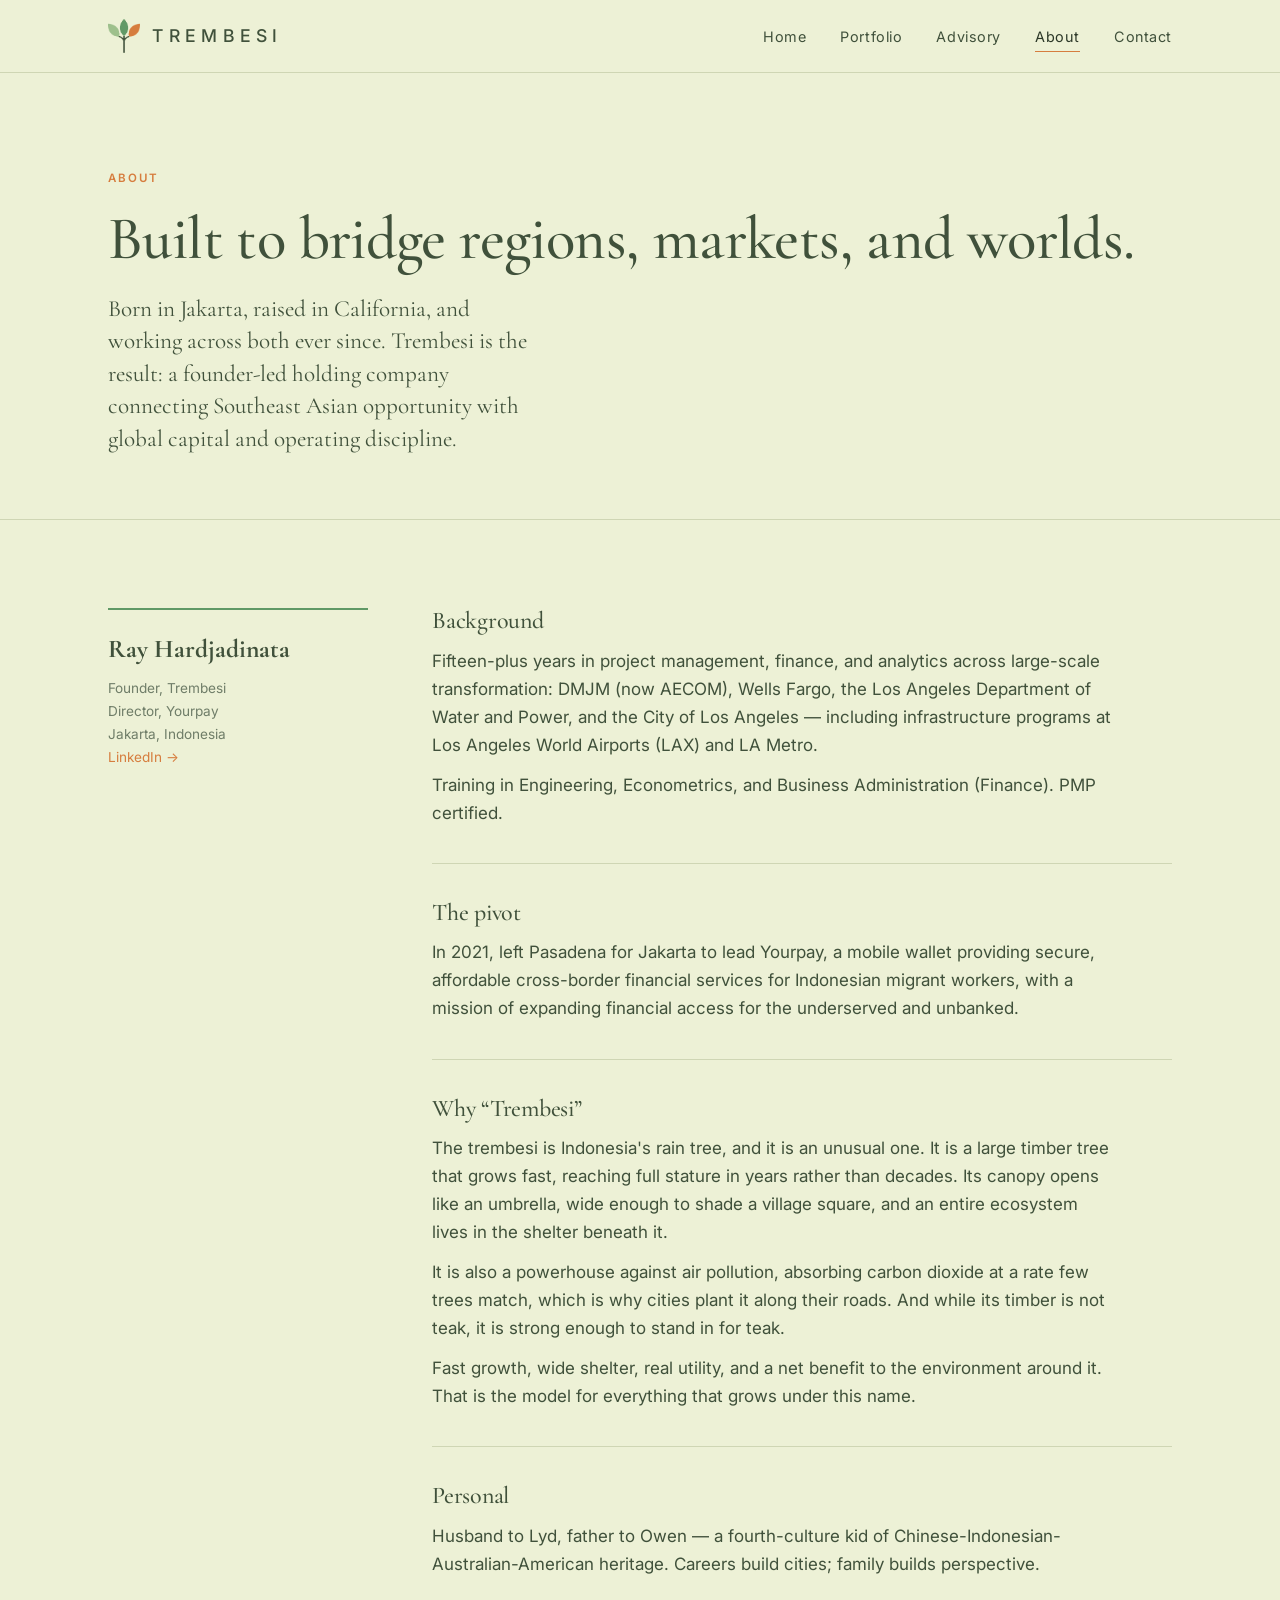
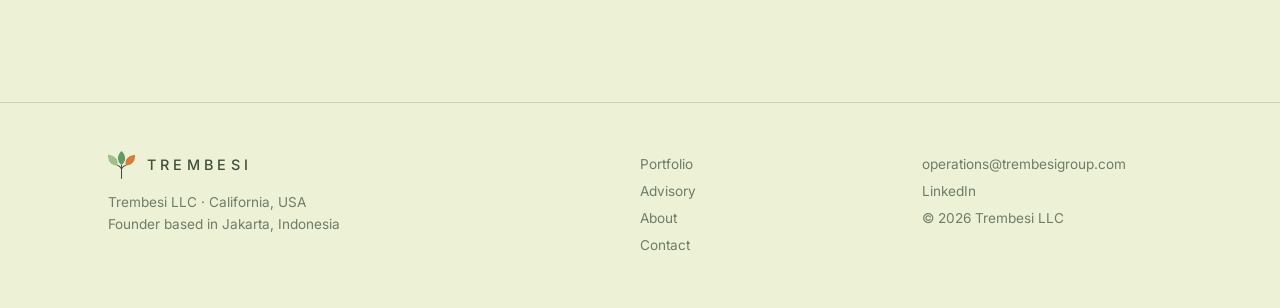
==== about.html @ 89c6efbf "Initial site: Home, Portfolio, Advisory, About, Contact Co-Authored-By: Claude Opus 5.5 <noreply@ant" ====
<!DOCTYPE html>
<html lang="en">
<head>
<meta charset="utf-8">
<meta name="viewport" content="width=device-width, initial-scale=1">
<title>About — Trembesi</title>
<meta name="description" content="Ray Hardjadinata, founder of Trembesi and director of Yourpay.">
<link rel="preconnect" href="https://fonts.googleapis.com">
<link href="https://fonts.googleapis.com/css2?family=Cormorant+Garamond:wght@400;500;600&family=Inter:wght@400;500;600&display=swap" rel="stylesheet">
<link rel="icon" type="image/png" href="img/favicon.png">
<link rel="stylesheet" href="css/site.css">
</head>
<body>

<header class="nav">
  <div class="wrap">
    <a class="brand" href="index.html"><img src="img/mark.png" alt="">Trembesi</a>
    <button class="nav-toggle" aria-label="Menu" onclick="document.getElementById('menu').classList.toggle('open')">Menu</button>
    <ul id="menu">
      <li><a href="index.html">Home</a></li>
      <li><a href="portfolio.html">Portfolio</a></li>
      <li><a href="advisory.html">Advisory</a></li>
      <li><a href="about.html" aria-current="page">About</a></li>
      <li><a href="contact.html">Contact</a></li>
    </ul>
  </div>
</header>

<section class="page-hero">
  <div class="wrap">
    <span class="eyebrow">About</span>
    <h1>Built to bridge regions, markets, and worlds.</h1>
    <p class="lede">Born in Jakarta, raised in California, and working across both ever since. Trembesi is the result: a founder-led holding company connecting Southeast Asian opportunity with global capital and operating discipline.</p>
  </div>
</section>

<section class="section">
  <div class="wrap">
    <div class="about">
      <div>
        <div class="about-name">
          <strong>Ray Hardjadinata</strong>
          <span>Founder, Trembesi</span>
          <span>Director, Yourpay</span>
          <span>Jakarta, Indonesia</span>
          <span><a href="#" rel="noopener" style="color:var(--accent)">LinkedIn →</a></span>
        </div>
      </div>

      <div class="blocks">
        <div class="block">
          <h3>Background</h3>
          <p>Fifteen-plus years in project management, finance, and analytics across large-scale transformation: DMJM (now AECOM), Wells Fargo, the Los Angeles Department of Water and Power, and the City of Los Angeles — including infrastructure programs at Los Angeles World Airports (LAX) and LA Metro.</p>
          <p>Training in Engineering, Econometrics, and Business Administration (Finance). PMP certified.</p>
        </div>
        <div class="block">
          <h3>The pivot</h3>
          <p>In 2021, left Pasadena for Jakarta to lead Yourpay, a mobile wallet providing secure, affordable cross-border financial services for Indonesian migrant workers, with a mission of expanding financial access for the underserved and unbanked.</p>
        </div>
        <div class="block">
          <h3>Why “Trembesi”</h3>
          <p>The trembesi is Indonesia's rain tree, and it is an unusual one. It is a large timber tree that grows fast, reaching full stature in years rather than decades. Its canopy opens like an umbrella, wide enough to shade a village square, and an entire ecosystem lives in the shelter beneath it.</p>
          <p>It is also a powerhouse against air pollution, absorbing carbon dioxide at a rate few trees match, which is why cities plant it along their roads. And while its timber is not teak, it is strong enough to stand in for teak.</p>
          <p>Fast growth, wide shelter, real utility, and a net benefit to the environment around it. That is the model for everything that grows under this name.</p>
        </div>
        <div class="block">
          <h3>Personal</h3>
          <p>Husband to Lyd, father to Owen — a fourth-culture kid of Chinese-Indonesian-Australian-American heritage. Careers build cities; family builds perspective.</p>
        </div>
      </div>
    </div>
  </div>
</section>

<footer>
  <div class="wrap">
    <div>
      <a class="brand" href="index.html"><img src="img/mark.png" alt="">Trembesi</a>
      <p style="margin-top:12px;max-width:40ch">Trembesi LLC · California, USA<br>Founder based in Jakarta, Indonesia</p>
    </div>
    <ul>
      <li><a href="portfolio.html">Portfolio</a></li>
      <li><a href="advisory.html">Advisory</a></li>
      <li><a href="about.html">About</a></li>
      <li><a href="contact.html">Contact</a></li>
    </ul>
    <ul>
      <li><a href="mailto:operations@trembesigroup.com">operations@trembesigroup.com</a></li>
      <li><a href="#" rel="noopener">LinkedIn</a></li>
      <li>© 2026 Trembesi LLC</li>
    </ul>
  </div>
</footer>

</body>
</html>
---- css/site.css ----
:root{
  --paper:#edf1d6;      /* logo background */
  --paper-2:#e3e8c8;
  --ink:#2c3828;
  --ink-2:#40513b;      /* logo dark green */
  --ink-3:#6f7d68;
  --line:#cfd6b4;
  --green:#40513b;      /* headings / primary */
  --green-2:#609966;    /* logo mid green */
  --green-3:#9dc08b;    /* logo light green */
  --accent:#d67d3e;     /* logo orange */
  --max:1120px;
  --serif:"Cormorant Garamond","Iowan Old Style","Palatino Linotype",Georgia,serif;
  --sans:"Inter",-apple-system,"Segoe UI",Helvetica,Arial,sans-serif;
}
*{box-sizing:border-box;margin:0;padding:0}
html{scroll-behavior:smooth}
body{font-family:var(--sans);font-size:17px;line-height:1.65;color:var(--ink);background:var(--paper);-webkit-font-smoothing:antialiased}
a{color:inherit;text-decoration:none}
img{max-width:100%;display:block}
h1,h2,h3,.serif{font-family:var(--serif);font-weight:500;letter-spacing:-.01em;line-height:1.1}
h1{font-size:clamp(2.6rem,6vw,4.6rem)}
h2{font-size:clamp(1.9rem,3.4vw,2.8rem)}
h3{font-size:1.5rem}
p{max-width:62ch}
.wrap{max-width:var(--max);margin:0 auto;padding:0 28px}
.eyebrow{font-family:var(--sans);font-size:.72rem;letter-spacing:.18em;text-transform:uppercase;color:var(--accent);font-weight:600;margin-bottom:18px;display:block}
.muted{color:var(--ink-2)}
.small{font-size:.9rem;color:var(--ink-3)}
.rule{border:0;border-top:1px solid var(--line);margin:0}

/* nav */
.nav{position:sticky;top:0;z-index:20;background:rgba(237,241,214,.92);backdrop-filter:blur(8px);border-bottom:1px solid var(--line)}
.nav .wrap{display:flex;align-items:center;justify-content:space-between;height:72px}
.brand{display:flex;align-items:center;gap:12px;font-family:var(--sans);font-weight:500;font-size:1.1rem;letter-spacing:.3em;text-transform:uppercase;color:var(--green)}
.brand img{height:34px;width:auto}
.brand span{color:var(--ink-3);letter-spacing:.2em;font-size:.8rem}
.nav ul{display:flex;gap:34px;list-style:none}
.nav li a{font-size:.9rem;letter-spacing:.04em;color:var(--ink-2);padding:6px 0;border-bottom:1px solid transparent;transition:.2s}
.nav li a:hover,.nav li a[aria-current]{color:var(--ink);border-color:var(--accent)}
.nav-toggle{display:none;background:none;border:1px solid var(--line);padding:8px 12px;font:inherit;font-size:.8rem;letter-spacing:.1em;text-transform:uppercase;cursor:pointer}
@media(max-width:760px){
  .nav ul{display:none;position:absolute;left:0;right:0;top:72px;background:var(--paper);flex-direction:column;gap:0;border-bottom:1px solid var(--line)}
  .nav ul.open{display:flex}
  .nav li a{display:block;padding:16px 28px;border-bottom:1px solid var(--line)}
  .nav-toggle{display:block}
}

/* hero */
.hero{padding:96px 0 88px;border-bottom:1px solid var(--line)}
.hero .wrap{display:grid;grid-template-columns:1fr 300px;gap:48px;align-items:center}
.hero .logo{width:260px;justify-self:end}
@media(max-width:860px){.hero .wrap{grid-template-columns:1fr}.hero .logo{width:180px;justify-self:start;order:-1}}
.hero h1{max-width:16ch;color:var(--green)}
.hero .lede{font-family:var(--serif);font-size:clamp(1.3rem,2.2vw,1.7rem);line-height:1.4;max-width:34ch;margin-top:28px;color:var(--ink-2)}
.page-hero{padding:96px 0 64px;border-bottom:1px solid var(--line)}
.page-hero h1{color:var(--green);font-size:clamp(2.4rem,5vw,3.8rem)}
.page-hero .lede{font-family:var(--serif);font-size:1.45rem;line-height:1.4;max-width:40ch;margin-top:20px;color:var(--ink-2)}

/* sections */
.section{padding:88px 0}
.section + .section{border-top:1px solid var(--line)}
.section-head{display:grid;grid-template-columns:1fr 2fr;gap:48px;align-items:start}
.section-head p{font-size:1.1rem;color:var(--ink-2)}
@media(max-width:760px){.section-head{grid-template-columns:1fr;gap:20px}}
.intro{font-family:var(--serif);font-size:clamp(1.25rem,2vw,1.55rem);line-height:1.45;max-width:46ch;color:var(--ink)}

/* cards */
.cards{display:grid;grid-template-columns:repeat(3,1fr);gap:1px;background:var(--line);border:1px solid var(--line);margin-top:56px}
.card{background:var(--paper);padding:40px 32px;display:flex;flex-direction:column;min-height:260px;transition:background .2s}
.card:hover{background:var(--paper-2)}
.card h3{margin-bottom:12px;color:var(--green)}
.card p{color:var(--ink-2);font-size:.98rem;flex:1}
.card .go{margin-top:28px;font-size:.8rem;letter-spacing:.12em;text-transform:uppercase;color:var(--accent);font-weight:600}
@media(max-width:860px){.cards{grid-template-columns:1fr}}

/* founder strip */
.strip{background:var(--green);color:var(--paper)}
.strip .mark{height:72px;width:auto;opacity:.95}
.strip .wrap{padding:40px 28px;display:flex;gap:32px;align-items:center;justify-content:space-between;flex-wrap:wrap}
.strip p{font-family:var(--serif);font-size:1.2rem;max-width:60ch;color:#e6ecd3}
.strip a{font-size:.78rem;letter-spacing:.14em;text-transform:uppercase;color:var(--green-3);white-space:nowrap}

/* portfolio */
.entry{display:grid;grid-template-columns:220px 1fr;gap:40px;padding:44px 0;border-top:1px solid var(--line)}
.entry:last-child{border-bottom:1px solid var(--line)}
.entry .meta{font-size:.82rem;letter-spacing:.06em;color:var(--ink-3);line-height:1.9}
.entry .meta strong{display:block;color:var(--ink);font-size:.85rem;letter-spacing:.12em;text-transform:uppercase;margin-bottom:6px}
.entry h3{color:var(--green);margin-bottom:10px;font-size:1.75rem}
.entry p{color:var(--ink-2)}
.entry .link{display:inline-block;margin-top:18px;font-size:.8rem;letter-spacing:.12em;text-transform:uppercase;color:var(--accent);font-weight:600}
.entry.soft h3{color:var(--ink-2)}
@media(max-width:760px){.entry{grid-template-columns:1fr;gap:14px}}

/* two col */
.cols{display:grid;grid-template-columns:1fr 1fr;gap:1px;background:var(--line);border:1px solid var(--line);margin-top:48px}
.col{background:var(--paper);padding:40px 36px}
.col h3{color:var(--green);margin-bottom:20px;font-size:1.4rem}
.col ul{list-style:none}
.col li{padding:12px 0;border-top:1px solid var(--line);color:var(--ink-2)}
.col li:first-child{border-top:0}
@media(max-width:760px){.cols{grid-template-columns:1fr}}

/* steps */
.steps{display:grid;grid-template-columns:repeat(3,1fr);gap:40px;margin-top:48px}
.step .n{font-family:var(--serif);font-size:2.4rem;color:var(--accent);line-height:1;margin-bottom:14px}
.step h3{font-size:1.25rem;margin-bottom:8px;color:var(--green)}
.step p{color:var(--ink-2);font-size:.98rem}
@media(max-width:760px){.steps{grid-template-columns:1fr}}

/* about */
.about{display:grid;grid-template-columns:260px 1fr;gap:64px;align-items:start}
.portrait{aspect-ratio:4/5;background:var(--paper-2);border:1px solid var(--line);display:flex;align-items:center;justify-content:center;color:var(--ink-3);font-size:.78rem;letter-spacing:.12em;text-transform:uppercase;text-align:center;padding:20px;position:sticky;top:100px}
.portrait img{width:100%;height:100%;object-fit:cover}
.about-name{position:sticky;top:100px;padding-top:6px;border-top:2px solid var(--green-2)}
.about-name strong{display:block;font-family:var(--serif);font-size:1.6rem;color:var(--green);margin:12px 0 6px}
.about-name span{display:block;font-size:.85rem;color:var(--ink-3);line-height:1.7}
.blocks .block{padding:36px 0;border-top:1px solid var(--line)}
.blocks .block:first-child{border-top:0;padding-top:0}
.blocks h3{color:var(--green);margin-bottom:12px}
.blocks p{color:var(--ink-2)}
.blocks p + p{margin-top:12px}
@media(max-width:860px){.about{grid-template-columns:1fr;gap:36px}.about-name{position:static}}

/* contact */
.contact{display:grid;grid-template-columns:1.4fr 1fr;gap:72px}
form label{display:block;font-size:.75rem;letter-spacing:.14em;text-transform:uppercase;color:var(--ink-3);margin:22px 0 8px}
form input,form select,form textarea{width:100%;font:inherit;font-size:1rem;padding:12px 14px;border:1px solid var(--line);background:#fff;color:var(--ink);border-radius:0}
form input:focus,form select:focus,form textarea:focus{outline:none;border-color:var(--green-2)}
form textarea{min-height:160px;resize:vertical}
.btn{display:inline-block;margin-top:28px;background:var(--green);color:var(--paper);padding:14px 28px;font-size:.8rem;letter-spacing:.14em;text-transform:uppercase;font-weight:600;border:0;cursor:pointer;transition:.2s}
.btn:hover{background:var(--green-2)}
.btn.orange{background:var(--accent)}
.btn.orange:hover{background:#c06f33}
.btn.ghost{background:transparent;color:var(--green);border:1px solid var(--green)}
.btn.ghost:hover{background:var(--green);color:var(--paper)}
.side h3{color:var(--green);margin-bottom:16px;font-size:1.3rem}
.side p{color:var(--ink-2);font-size:.98rem}
.side .block{padding-bottom:28px;margin-bottom:28px;border-bottom:1px solid var(--line)}
@media(max-width:860px){.contact{grid-template-columns:1fr;gap:40px}}

/* cta band */
.cta{padding:72px 0;border-top:1px solid var(--line);background:var(--paper-2)}
.cta .wrap{display:flex;justify-content:space-between;align-items:center;gap:32px;flex-wrap:wrap}
.cta p{font-family:var(--serif);font-size:1.5rem;color:var(--green)}

/* footer */
footer{border-top:1px solid var(--line);padding:48px 0;font-size:.85rem;color:var(--ink-3)}
footer .wrap{display:grid;grid-template-columns:2fr 1fr 1fr;gap:32px}
footer .brand img{height:28px}
footer .brand{font-size:.9rem}
footer ul{list-style:none;line-height:2}
footer a:hover{color:var(--ink)}
@media(max-width:760px){footer .wrap{grid-template-columns:1fr}}
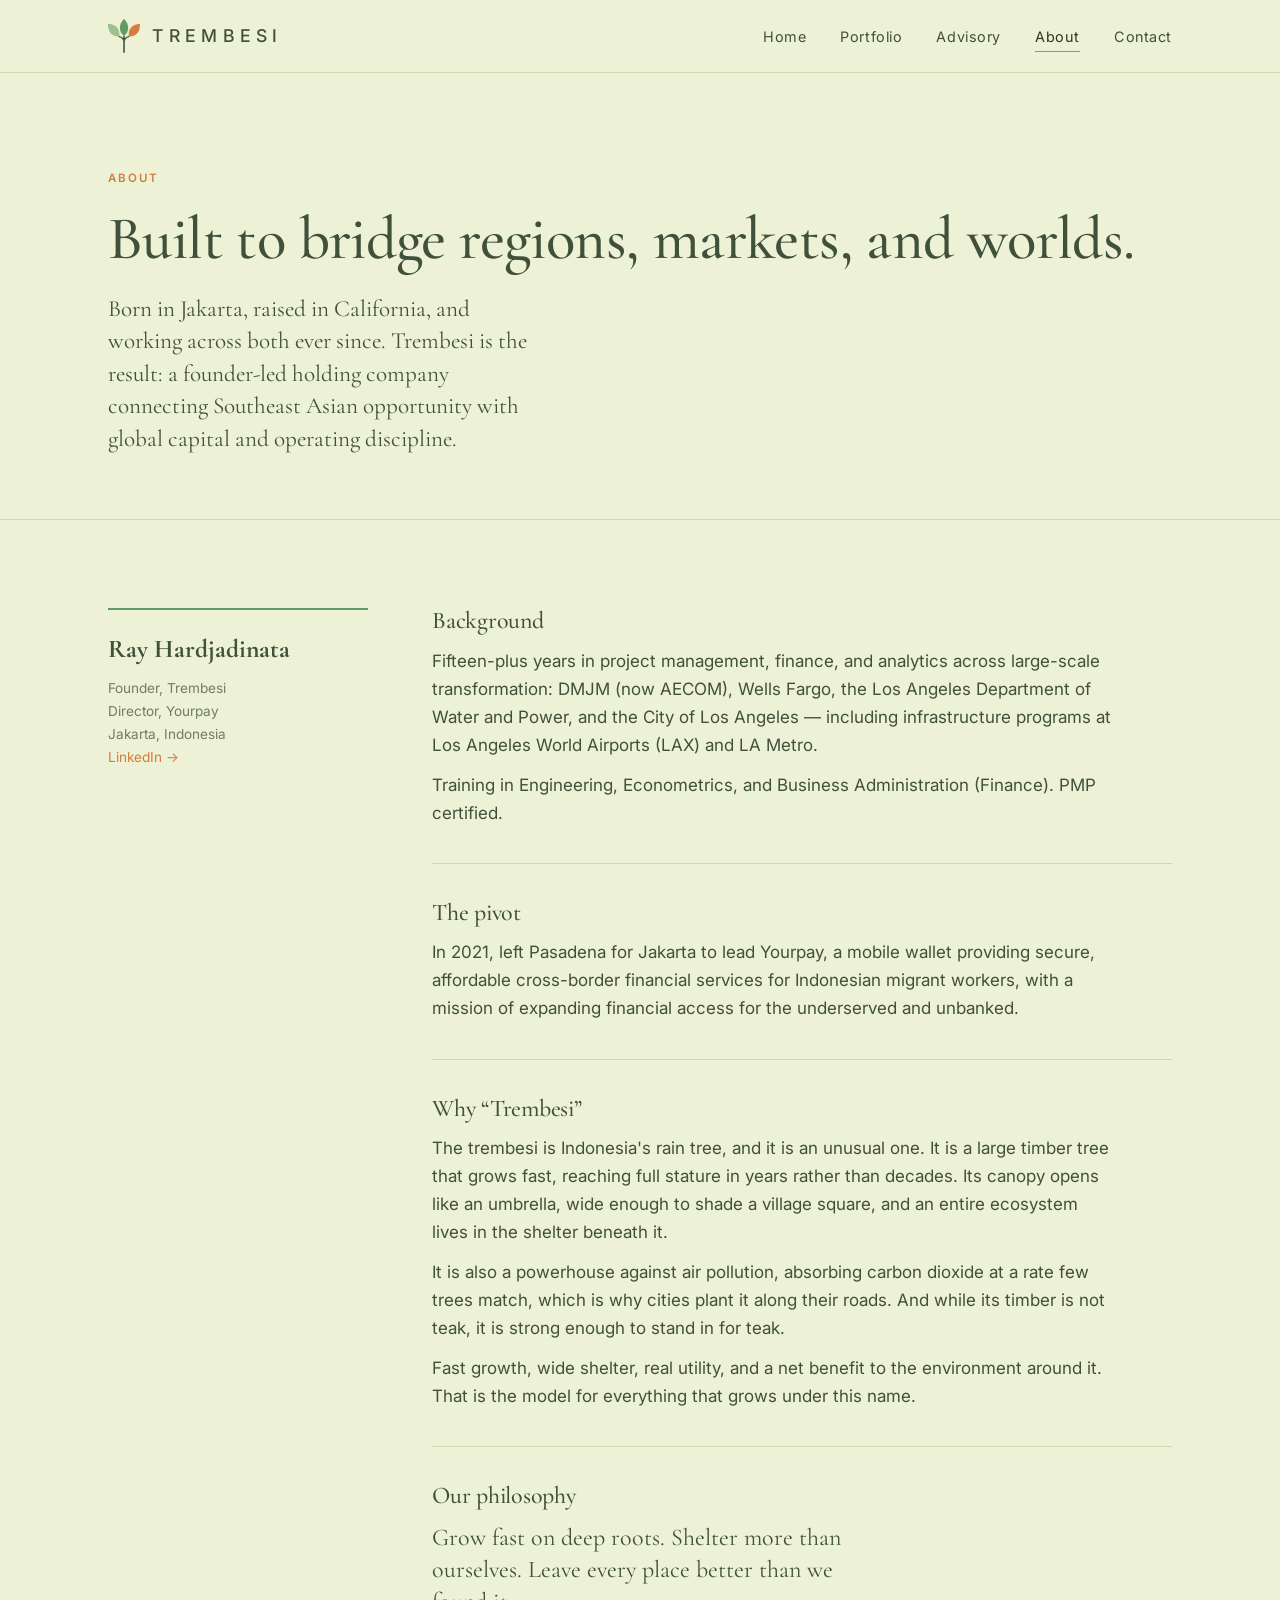
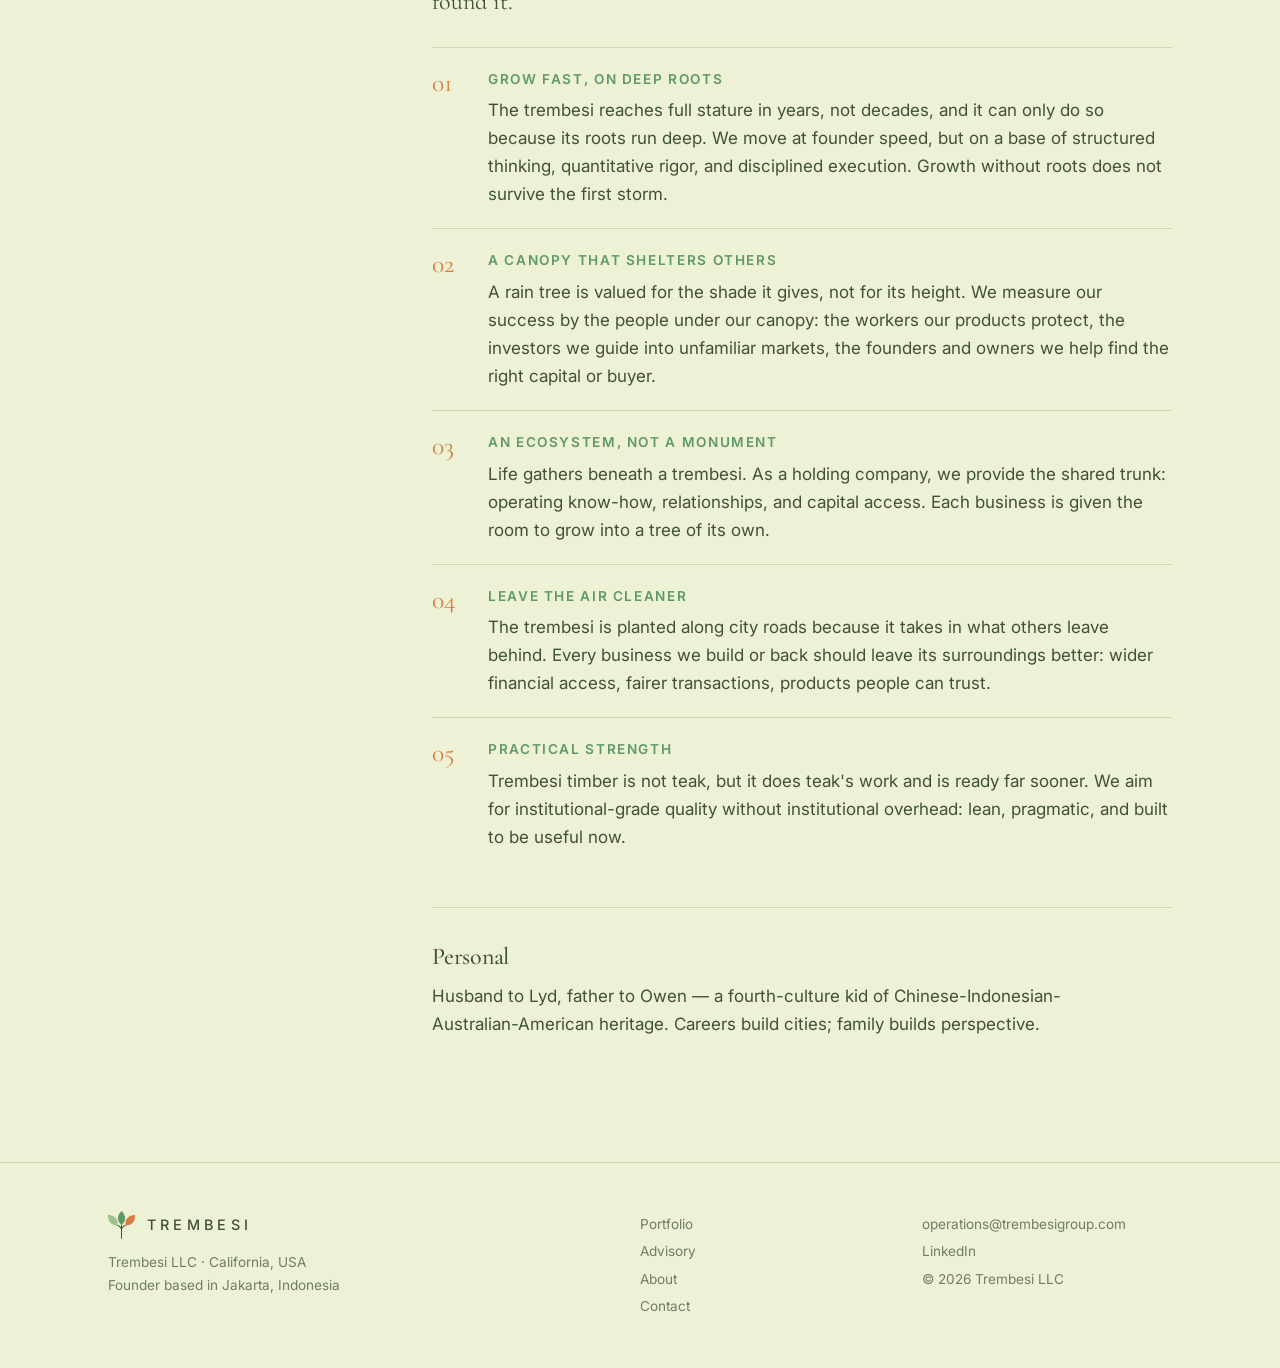
==== commit f7eb635d: "About: add firm philosophy derived from the trembesi tree Co-Authored-By: Claude Opus 5.5 <noreply@a" ====
--- a/about.html
+++ b/about.html
@@ -64,6 +64,32 @@
           <p>Fast growth, wide shelter, real utility, and a net benefit to the environment around it. That is the model for everything that grows under this name.</p>
         </div>
         <div class="block">
+          <h3>Our philosophy</h3>
+          <p class="creed">Grow fast on deep roots. Shelter more than ourselves. Leave every place better than we found it.</p>
+          <ol class="principles">
+            <li>
+              <h4>Grow fast, on deep roots</h4>
+              <p>The trembesi reaches full stature in years, not decades, and it can only do so because its roots run deep. We move at founder speed, but on a base of structured thinking, quantitative rigor, and disciplined execution. Growth without roots does not survive the first storm.</p>
+            </li>
+            <li>
+              <h4>A canopy that shelters others</h4>
+              <p>A rain tree is valued for the shade it gives, not for its height. We measure our success by the people under our canopy: the workers our products protect, the investors we guide into unfamiliar markets, the founders and owners we help find the right capital or buyer.</p>
+            </li>
+            <li>
+              <h4>An ecosystem, not a monument</h4>
+              <p>Life gathers beneath a trembesi. As a holding company, we provide the shared trunk: operating know-how, relationships, and capital access. Each business is given the room to grow into a tree of its own.</p>
+            </li>
+            <li>
+              <h4>Leave the air cleaner</h4>
+              <p>The trembesi is planted along city roads because it takes in what others leave behind. Every business we build or back should leave its surroundings better: wider financial access, fairer transactions, products people can trust.</p>
+            </li>
+            <li>
+              <h4>Practical strength</h4>
+              <p>Trembesi timber is not teak, but it does teak's work and is ready far sooner. We aim for institutional-grade quality without institutional overhead: lean, pragmatic, and built to be useful now.</p>
+            </li>
+          </ol>
+        </div>
+        <div class="block">
           <h3>Personal</h3>
           <p>Husband to Lyd, father to Owen — a fourth-culture kid of Chinese-Indonesian-Australian-American heritage. Careers build cities; family builds perspective.</p>
         </div>
--- a/css/site.css
+++ b/css/site.css
@@ -120,6 +120,12 @@
 .blocks h3{color:var(--green);margin-bottom:12px}
 .blocks p{color:var(--ink-2)}
 .blocks p + p{margin-top:12px}
+.creed{font-family:var(--serif);font-size:1.5rem;line-height:1.35;color:var(--green);margin:4px 0 28px;max-width:40ch}
+.principles{list-style:none;counter-reset:p;margin:0}
+.principles li{counter-increment:p;display:grid;grid-template-columns:48px 1fr;column-gap:8px;padding:20px 0;border-top:1px solid var(--line)}
+.principles li::before{content:counter(p,decimal-leading-zero);grid-row:span 2;font-family:var(--serif);font-size:1.6rem;line-height:1.2;color:var(--accent)}
+.principles h4{font-family:var(--sans);font-size:.85rem;letter-spacing:.12em;text-transform:uppercase;color:var(--green-2);font-weight:600;margin-bottom:6px}
+.principles p{margin:0}
 @media(max-width:860px){.about{grid-template-columns:1fr;gap:36px}.about-name{position:static}}
 
 /* contact */
